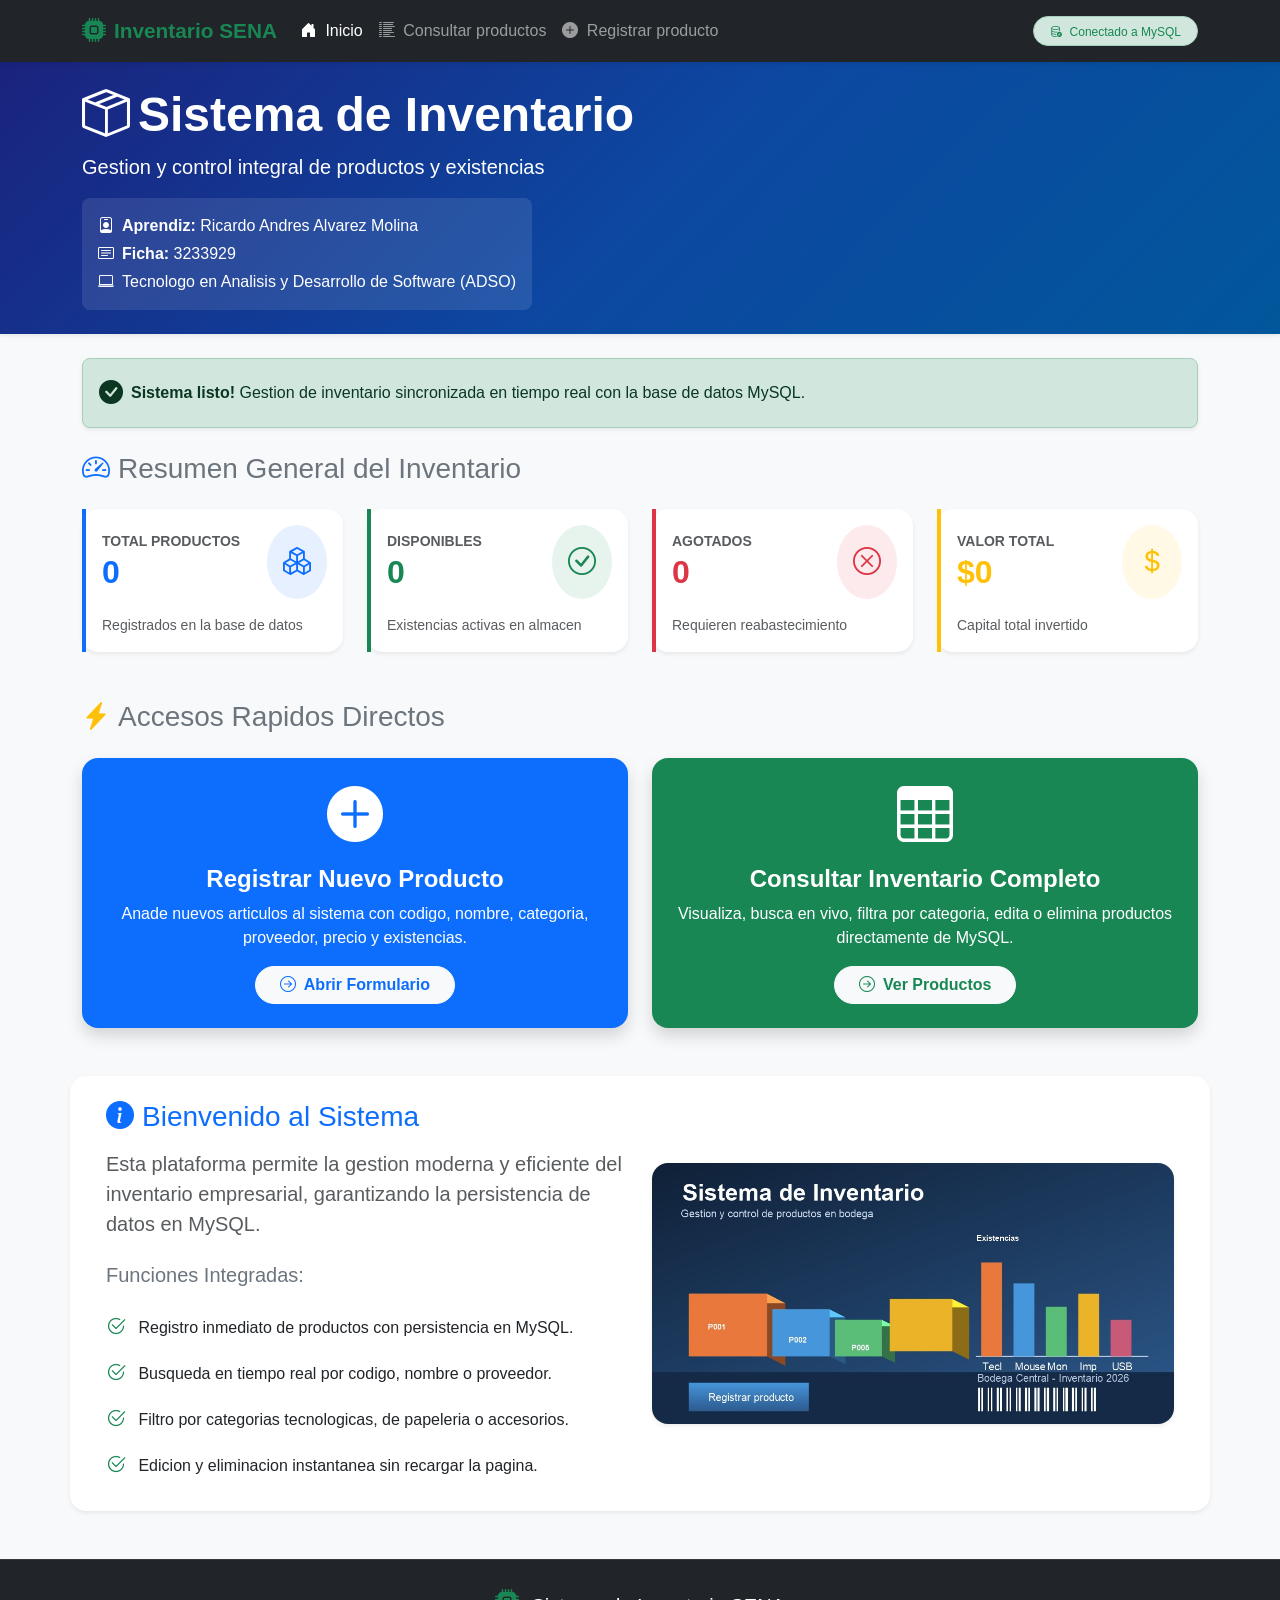
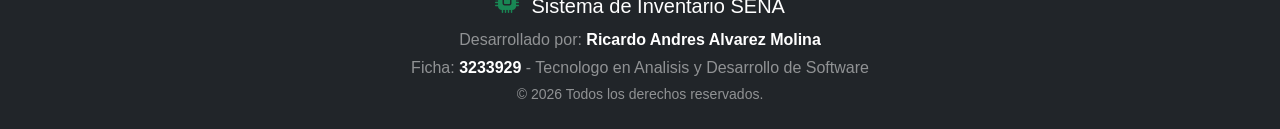
==== src/main/resources/static/index.html @ 5388dc38 "Sistema de Inventario SENA - Spring Boot + SPA + H2/MySQL" ====
<!DOCTYPE html>
<html lang="es">
<head>
  <meta charset="UTF-8">
  <meta name="viewport" content="width=device-width, initial-scale=1.0">
  <title>Sistema de Inventario SENA</title>
  <link href="https://cdn.jsdelivr.net/npm/bootstrap@5.3.3/dist/css/bootstrap.min.css" rel="stylesheet">
  <link rel="stylesheet" href="https://cdn.jsdelivr.net/npm/bootstrap-icons@1.11.3/font/bootstrap-icons.min.css">
  <link rel="stylesheet" href="css/estilos.css">
</head>
<body class="bg-light d-flex flex-column min-vh-100">

  <nav class="navbar navbar-expand-lg navbar-dark bg-dark sticky-top shadow-sm">
    <div class="container">
      <a class="navbar-brand d-flex align-items-center gap-2 fw-bold text-success" href="javascript:void(0)" onclick="mostrarSeccion('inicio')">
        <i class="bi bi-cpu-fill fs-4"></i>
        <span>Inventario SENA</span>
      </a>
      <button class="navbar-toggler" type="button" data-bs-toggle="collapse" data-bs-target="#navbarNav">
        <span class="navbar-toggler-icon"></span>
      </button>
      <div class="collapse navbar-collapse" id="navbarNav">
        <ul class="navbar-nav me-auto mb-2 mb-lg-0">
          <li class="nav-item">
            <a class="nav-link active" id="nav-inicio" href="javascript:void(0)" onclick="mostrarSeccion('inicio')">
              <i class="bi bi-house-door-fill me-1"></i> Inicio
            </a>
          </li>
          <li class="nav-item">
            <a class="nav-link" id="nav-productos" href="javascript:void(0)" onclick="mostrarSeccion('productos')">
              <i class="bi bi-list-columns-reverse me-1"></i> Consultar productos
            </a>
          </li>
          <li class="nav-item">
            <a class="nav-link" id="nav-registrar" href="javascript:void(0)" onclick="mostrarSeccion('registrar')">
              <i class="bi bi-plus-circle-fill me-1"></i> Registrar producto
            </a>
          </li>
        </ul>
        <div class="d-flex align-items-center mt-2 mt-lg-0">
          <span id="badgeConexion" class="badge bg-success-subtle text-success border border-success-subtle px-3 py-2 rounded-pill">
            <i class="bi bi-database-check me-1"></i> Conectado a MySQL
          </span>
        </div>
      </div>
    </div>
  </nav>

  <header class="header-gradient text-white py-4 shadow-sm mb-4">
    <div class="container">
      <div class="row align-items-center">
        <div class="col-md-8">
          <h1 class="display-5 fw-bold mb-2">
            <i class="bi bi-box-seam me-2"></i>Sistema de Inventario
          </h1>
          <p class="lead mb-3 opacity-90">Gestion y control integral de productos y existencias</p>
          <div class="d-inline-block bg-white bg-opacity-10 rounded-3 p-3 text-start">
            <p class="mb-1"><i class="bi bi-person-badge me-2"></i><strong>Aprendiz:</strong> Ricardo Andres Alvarez Molina</p>
            <p class="mb-1"><i class="bi bi-card-text me-2"></i><strong>Ficha:</strong> 3233929</p>
            <p class="mb-0"><i class="bi bi-laptop me-2"></i>Tecnologo en Analisis y Desarrollo de Software (ADSO)</p>
          </div>
        </div>
      </div>
    </div>
  </header>

  <main class="container mb-5 flex-grow-1">

    <section id="seccion-inicio" class="seccion-vista activa">
      <div class="alert alert-success d-flex align-items-center shadow-sm rounded-3 mb-4" role="alert">
        <i class="bi bi-check-circle-fill me-2 fs-4"></i>
        <div><strong>Sistema listo!</strong> Gestion de inventario sincronizada en tiempo real con la base de datos MySQL.</div>
      </div>

      <h3 class="mb-4 text-secondary"><i class="bi bi-speedometer2 me-2 text-primary"></i>Resumen General del Inventario</h3>
      <div class="row g-4 mb-5">
        <div class="col-12 col-md-6 col-lg-3">
          <div class="card stat-card tarjeta-info h-100 shadow-sm">
            <div class="card-body">
              <div class="d-flex justify-content-between align-items-center">
                <div>
                  <h6 class="text-muted fw-bold text-uppercase mb-1 small">Total Productos</h6>
                  <h2 class="mb-0 text-primary fw-bold" id="totalProductos">0</h2>
                </div>
                <div class="text-primary rounded-circle bg-primary bg-opacity-10 p-3">
                  <i class="bi bi-boxes fs-3"></i>
                </div>
              </div>
              <p class="mt-3 mb-0 text-muted small">Registrados en la base de datos</p>
            </div>
          </div>
        </div>
        <div class="col-12 col-md-6 col-lg-3">
          <div class="card stat-card tarjeta-info success h-100 shadow-sm">
            <div class="card-body">
              <div class="d-flex justify-content-between align-items-center">
                <div>
                  <h6 class="text-muted fw-bold text-uppercase mb-1 small">Disponibles</h6>
                  <h2 class="mb-0 text-success fw-bold" id="productosStock">0</h2>
                </div>
                <div class="text-success rounded-circle bg-success bg-opacity-10 p-3">
                  <i class="bi bi-check-circle fs-3"></i>
                </div>
              </div>
              <p class="mt-3 mb-0 text-muted small">Existencias activas en almacen</p>
            </div>
          </div>
        </div>
        <div class="col-12 col-md-6 col-lg-3">
          <div class="card stat-card tarjeta-info danger h-100 shadow-sm">
            <div class="card-body">
              <div class="d-flex justify-content-between align-items-center">
                <div>
                  <h6 class="text-muted fw-bold text-uppercase mb-1 small">Agotados</h6>
                  <h2 class="mb-0 text-danger fw-bold" id="productosAgotados">0</h2>
                </div>
                <div class="text-danger rounded-circle bg-danger bg-opacity-10 p-3">
                  <i class="bi bi-x-circle fs-3"></i>
                </div>
              </div>
              <p class="mt-3 mb-0 text-muted small">Requieren reabastecimiento</p>
            </div>
          </div>
        </div>
        <div class="col-12 col-md-6 col-lg-3">
          <div class="card stat-card tarjeta-info warning h-100 shadow-sm">
            <div class="card-body">
              <div class="d-flex justify-content-between align-items-center">
                <div>
                  <h6 class="text-muted fw-bold text-uppercase mb-1 small">Valor Total</h6>
                  <h2 class="mb-0 text-warning fw-bold" id="valorInventario">$0</h2>
                </div>
                <div class="text-warning rounded-circle bg-warning bg-opacity-10 p-3">
                  <i class="bi bi-currency-dollar fs-3"></i>
                </div>
              </div>
              <p class="mt-3 mb-0 text-muted small">Capital total invertido</p>
            </div>
          </div>
        </div>
      </div>

      <h3 class="mb-4 text-secondary"><i class="bi bi-lightning-charge-fill me-2 text-warning"></i>Accesos Rapidos Directos</h3>
      <div class="row g-4 mb-5">
        <div class="col-md-6">
          <div class="card quick-access-card h-100 bg-primary text-white border-0 rounded-4 shadow" onclick="mostrarSeccion('registrar')">
            <div class="card-body text-center p-4">
              <i class="bi bi-plus-circle-fill display-4 mb-3 d-block"></i>
              <h4 class="card-title fw-bold">Registrar Nuevo Producto</h4>
              <p class="card-text opacity-90 mb-3">Anade nuevos articulos al sistema con codigo, nombre, categoria, proveedor, precio y existencias.</p>
              <button class="btn btn-light text-primary fw-bold px-4 rounded-pill"><i class="bi bi-arrow-right-circle me-1"></i> Abrir Formulario</button>
            </div>
          </div>
        </div>
        <div class="col-md-6">
          <div class="card quick-access-card h-100 bg-success text-white border-0 rounded-4 shadow" onclick="mostrarSeccion('productos')">
            <div class="card-body text-center p-4">
              <i class="bi bi-table display-4 mb-3 d-block"></i>
              <h4 class="card-title fw-bold">Consultar Inventario Completo</h4>
              <p class="card-text opacity-90 mb-3">Visualiza, busca en vivo, filtra por categoria, edita o elimina productos directamente de MySQL.</p>
              <button class="btn btn-light text-success fw-bold px-4 rounded-pill"><i class="bi bi-arrow-right-circle me-1"></i> Ver Productos</button>
            </div>
          </div>
        </div>
      </div>

      <div class="row align-items-center bg-white p-4 rounded-4 shadow-sm">
        <div class="col-lg-6 mb-4 mb-lg-0">
          <h3 class="text-primary mb-3"><i class="bi bi-info-circle-fill me-2"></i>Bienvenido al Sistema</h3>
          <p class="lead text-muted">Esta plataforma permite la gestion moderna y eficiente del inventario empresarial, garantizando la persistencia de datos en MySQL.</p>
          <h5 class="mt-4 mb-3 text-secondary">Funciones Integradas:</h5>
          <ul class="list-group list-group-flush bg-transparent">
            <li class="list-group-item bg-transparent border-0 px-0 py-2"><i class="bi bi-check2-circle text-success me-2 fw-bold fs-5"></i> Registro inmediato de productos con persistencia en MySQL.</li>
            <li class="list-group-item bg-transparent border-0 px-0 py-2"><i class="bi bi-check2-circle text-success me-2 fw-bold fs-5"></i> Busqueda en tiempo real por codigo, nombre o proveedor.</li>
            <li class="list-group-item bg-transparent border-0 px-0 py-2"><i class="bi bi-check2-circle text-success me-2 fw-bold fs-5"></i> Filtro por categorias tecnologicas, de papeleria o accesorios.</li>
            <li class="list-group-item bg-transparent border-0 px-0 py-2"><i class="bi bi-check2-circle text-success me-2 fw-bold fs-5"></i> Edicion y eliminacion instantanea sin recargar la pagina.</li>
          </ul>
        </div>
        <div class="col-lg-6 text-center">
          <img src="img/inventario.jpg" alt="Gestion de Inventario" class="img-fluid rounded-4 shadow-sm" style="max-height: 380px; object-fit: cover; width: 100%;">
        </div>
      </div>
    </section>

    <section id="seccion-productos" class="seccion-vista">
      <div class="d-flex justify-content-between align-items-center mb-4 flex-wrap gap-2">
        <div>
          <h2 class="h3 text-primary mb-1"><i class="bi bi-list-columns-reverse me-2"></i>Lista de Productos en Inventario</h2>
          <p class="text-muted mb-0">Consulta en tiempo real sincronizada con la base de datos MySQL</p>
        </div>
        <div class="d-flex gap-2">
          <button class="btn btn-outline-primary" onclick="cargarProductos()"><i class="bi bi-arrow-clockwise me-1"></i> Actualizar</button>
          <button class="btn btn-success" onclick="mostrarSeccion('registrar')"><i class="bi bi-plus-circle me-1"></i> Registrar Producto</button>
        </div>
      </div>

      <div class="card shadow-sm border-0 mb-4 rounded-4">
        <div class="card-body p-3">
          <div class="row g-3 align-items-center">
            <div class="col-12 col-md-7">
              <div class="input-group">
                <span class="input-group-text bg-light text-primary"><i class="bi bi-search"></i></span>
                <input type="text" class="form-control" id="buscarProducto" placeholder="Buscar por codigo, nombre o proveedor..." oninput="buscarEnTiempoReal()">
              </div>
            </div>
            <div class="col-12 col-md-5">
              <div class="input-group">
                <span class="input-group-text bg-light text-primary"><i class="bi bi-funnel"></i></span>
                <select class="form-select" id="filtroCategoria" onchange="buscarEnTiempoReal()">
                  <option value="">Todas las categorias</option>
                  <option value="Tecnologia">Tecnologia</option>
                  <option value="Papeleria">Papeleria</option>
                  <option value="Accesorios">Accesorios</option>
                  <option value="Otros">Otros</option>
                </select>
              </div>
            </div>
          </div>
        </div>
      </div>

      <div class="card shadow-sm border-0 rounded-4 overflow-hidden mb-4">
        <div class="table-responsive">
          <table class="table table-hover align-middle mb-0">
            <thead class="table-dark">
              <tr>
                <th class="py-3">Codigo</th>
                <th class="py-3">Producto</th>
                <th class="py-3">Categoria</th>
                <th class="py-3">Proveedor</th>
                <th class="py-3">Precio</th>
                <th class="py-3">Cantidad</th>
                <th class="py-3">Valor Total</th>
                <th class="py-3">Estado</th>
                <th class="py-3 text-center">Acciones</th>
              </tr>
            </thead>
            <tbody id="tablaProductos">
              <tr><td colspan="9" class="text-center py-4 text-muted"><div class="spinner-border spinner-border-sm text-primary me-2" role="status"></div>Cargando productos...</td></tr>
            </tbody>
          </table>
        </div>
      </div>

      <div class="card shadow-sm border-0 rounded-4 bg-white p-3">
        <div class="d-flex justify-content-between align-items-center flex-wrap gap-2">
          <span class="text-muted"><i class="bi bi-shield-check text-success me-1"></i> Registros activos consultados</span>
          <h4 class="mb-0 text-secondary">Total general: <span id="totalGeneral" class="text-success fw-bold ms-2">$0</span></h4>
        </div>
      </div>
    </section>

    <section id="seccion-registrar" class="seccion-vista">
      <div class="d-flex justify-content-between align-items-center mb-4 flex-wrap gap-2">
        <div>
          <h2 class="h3 text-primary mb-1" id="tituloFormulario"><i class="bi bi-plus-circle me-2"></i>Registrar Nuevo Producto</h2>
          <p class="text-muted mb-0">Los datos se guardan inmediatamente en la base de datos MySQL</p>
        </div>
        <button class="btn btn-outline-secondary" onclick="mostrarSeccion('productos')"><i class="bi bi-arrow-left me-1"></i> Ver Lista de Productos</button>
      </div>

      <div id="mensaje"></div>

      <div class="card shadow-sm border-0 rounded-4 overflow-hidden mb-5">
        <div class="card-body p-4">
          <form id="formProducto">
            <div class="row g-3">
              <div class="col-md-6">
                <label for="codigo" class="form-label fw-semibold">Codigo del producto <span class="text-danger">*</span></label>
                <div class="input-group">
                  <span class="input-group-text bg-light text-primary"><i class="bi bi-upc-scan"></i></span>
                  <input type="text" class="form-control" id="codigo" placeholder="Ejemplo: P001" required>
                </div>
              </div>
              <div class="col-md-6">
                <label for="nombre" class="form-label fw-semibold">Nombre del producto <span class="text-danger">*</span></label>
                <div class="input-group">
                  <span class="input-group-text bg-light text-primary"><i class="bi bi-tag"></i></span>
                  <input type="text" class="form-control" id="nombre" placeholder="Ejemplo: Teclado Mecanico" required>
                </div>
              </div>
              <div class="col-md-6">
                <label for="categoria" class="form-label fw-semibold">Categoria <span class="text-danger">*</span></label>
                <div class="input-group">
                  <span class="input-group-text bg-light text-primary"><i class="bi bi-folder2-open"></i></span>
                  <select class="form-select" id="categoria" required>
                    <option value="">Seleccione una categoria...</option>
                    <option value="Tecnologia">Tecnologia</option>
                    <option value="Papeleria">Papeleria</option>
                    <option value="Accesorios">Accesorios</option>
                    <option value="Otros">Otros</option>
                  </select>
                </div>
              </div>
              <div class="col-md-6">
                <label for="proveedor" class="form-label fw-semibold">Proveedor <span class="text-danger">*</span></label>
                <div class="input-group">
                  <span class="input-group-text bg-light text-primary"><i class="bi bi-building"></i></span>
                  <input type="text" class="form-control" id="proveedor" placeholder="Ejemplo: Tecno SAS" required>
                </div>
              </div>
              <div class="col-md-6">
                <label for="precio" class="form-label fw-semibold">Precio unitario ($ COP) <span class="text-danger">*</span></label>
                <div class="input-group">
                  <span class="input-group-text bg-light text-primary"><i class="bi bi-currency-dollar"></i></span>
                  <input type="number" class="form-control" id="precio" placeholder="Ejemplo: 120000" min="0" step="0.01" required>
                </div>
              </div>
              <div class="col-md-6">
                <label for="cantidad" class="form-label fw-semibold">Cantidad en existencias <span class="text-danger">*</span></label>
                <div class="input-group">
                  <span class="input-group-text bg-light text-primary"><i class="bi bi-box-seam"></i></span>
                  <input type="number" class="form-control" id="cantidad" placeholder="Ejemplo: 10" min="0" required>
                </div>
              </div>
            </div>
            <div class="d-flex gap-2 mt-4 pt-3 border-top justify-content-end flex-wrap">
              <button type="reset" class="btn btn-outline-secondary" id="btnLimpiar"><i class="bi bi-eraser me-1"></i> Limpiar campos</button>
              <button type="button" class="btn btn-warning text-dark fw-semibold" id="btnCancelar" style="display: none;" onclick="cancelarEdicion()"><i class="bi bi-x-circle me-1"></i> Cancelar edicion</button>
              <button type="submit" class="btn btn-success px-4 fw-semibold" id="btnGuardar"><i class="bi bi-check-circle me-1"></i> Guardar producto</button>
            </div>
          </form>
        </div>
      </div>
    </section>

  </main>

  <footer class="bg-dark text-light py-4 mt-auto border-top border-secondary border-opacity-25">
    <div class="container text-center">
      <div class="mb-2">
        <i class="bi bi-cpu-fill fs-4 text-success"></i>
        <h5 class="d-inline-block ms-2 mb-0 align-middle text-white">Sistema de Inventario SENA</h5>
      </div>
      <p class="mb-1 text-white-50">Desarrollado por: <strong class="text-white">Ricardo Andres Alvarez Molina</strong></p>
      <p class="mb-1 text-white-50">Ficha: <strong class="text-white">3233929</strong> - Tecnologo en Analisis y Desarrollo de Software</p>
      <p class="mb-0 text-white-50 small">&copy; 2026 Todos los derechos reservados.</p>
    </div>
  </footer>

  <script src="https://cdn.jsdelivr.net/npm/bootstrap@5.3.3/dist/js/bootstrap.bundle.min.js"></script>
  <script src="js/app.js"></script>
</body>
</html>
---- src/main/resources/static/css/estilos.css ----
/* ============================================================
   estilos.css — Sistema de Inventario SENA
   ============================================================ */

* {
  box-sizing: border-box;
}

body {
  margin: 0;
  font-family: 'Segoe UI', Tahoma, Geneva, Verdana, sans-serif;
  background-color: #f8f9fa;
  color: #333;
}

/* Header Gradient */
.header-gradient {
  background: linear-gradient(135deg, #1a237e 0%, #0d47a1 50%, #01579b 100%);
}

/* Secciones SPA */
.seccion-vista {
  display: none;
}

.seccion-vista.activa {
  display: block;
  animation: fadeIn 0.3s ease-in;
}

@keyframes fadeIn {
  from { opacity: 0; transform: translateY(10px); }
  to { opacity: 1; transform: translateY(0); }
}

/* Tarjetas de estadisticas */
.stat-card {
  border: none;
  border-radius: 1rem;
  transition: transform 0.2s ease, box-shadow 0.2s ease;
}

.stat-card:hover {
  transform: translateY(-5px);
  box-shadow: 0 8px 25px rgba(0,0,0,0.15) !important;
}

.tarjeta-info.success .card-body { border-left: 4px solid #198754; }
.tarjeta-info.danger .card-body { border-left: 4px solid #dc3545; }
.tarjeta-info.warning .card-body { border-left: 4px solid #ffc107; }
.tarjeta-info .card-body { border-left: 4px solid #0d6efd; }

/* Tarjetas de acceso rapido */
.quick-access-card {
  cursor: pointer;
  transition: transform 0.2s ease, box-shadow 0.2s ease;
}

.quick-access-card:hover {
  transform: translateY(-8px);
  box-shadow: 0 12px 30px rgba(0,0,0,0.2) !important;
}

/* Navbar */
.navbar-brand {
  font-size: 1.3rem;
}

/* Tablas */
.table thead th {
  font-weight: 600;
  letter-spacing: 0.5px;
  font-size: 0.85rem;
  text-transform: uppercase;
}

/* Badges de estado */
.badge {
  font-weight: 500;
  padding: 0.5em 0.8em;
}

/* Footer */
footer {
  background-color: #1a1a2e !important;
}

/* Formularios */
.form-control:focus,
.form-select:focus {
  border-color: #0d6efd;
  box-shadow: 0 0 0 0.2rem rgba(13, 110, 253, 0.15);
}

/* Responsive */
@media (max-width: 768px) {
  .header-gradient h1 {
    font-size: 1.8rem;
  }

  .stat-card .card-body h2 {
    font-size: 1.5rem;
  }

  .quick-access-card .card-body {
    padding: 1.5rem !important;
  }
}
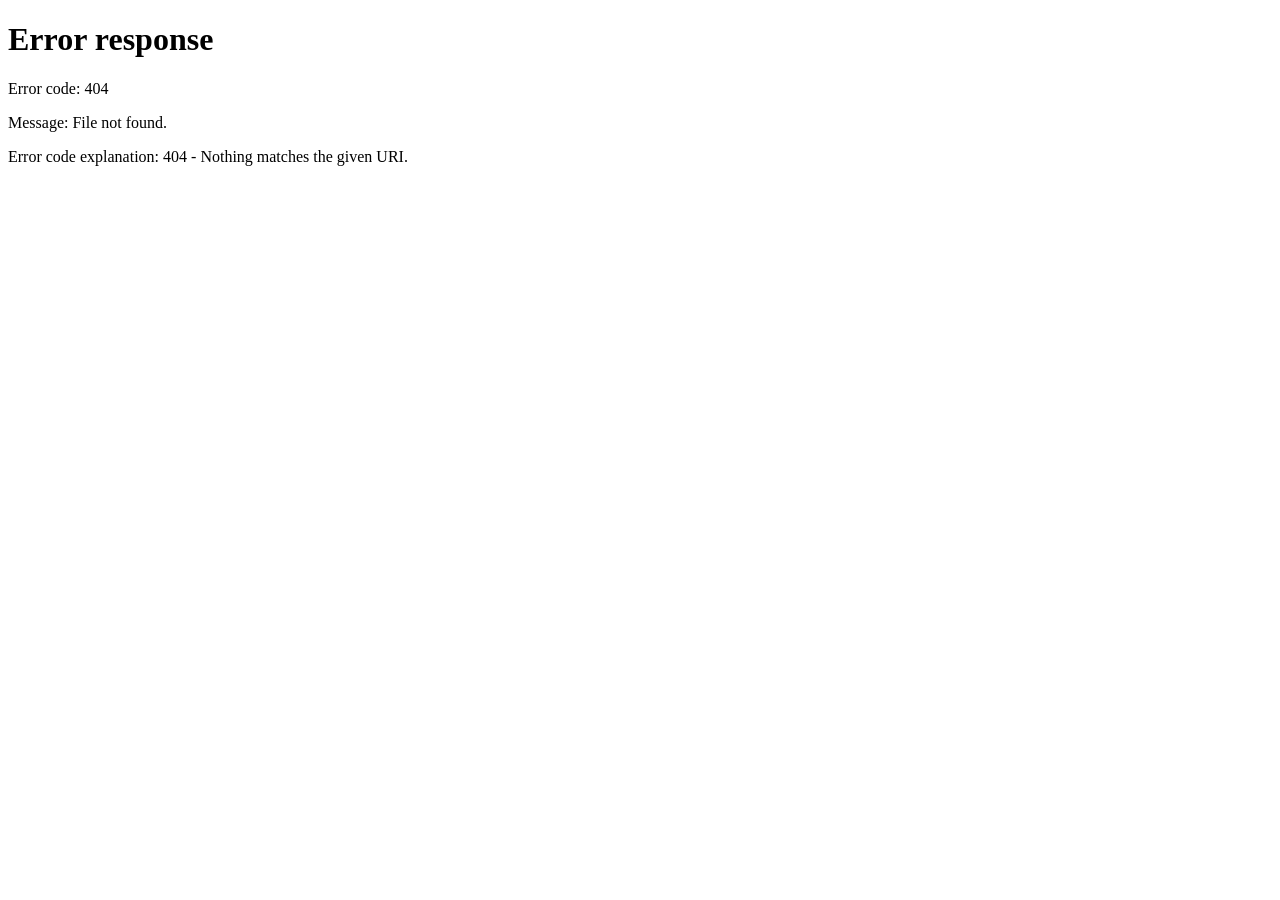
==== commit de515076: "Agregado sistema de login/registro con sesiones" ====
--- a/src/main/resources/static/index.html
+++ b/src/main/resources/static/index.html
@@ -37,10 +37,21 @@
             </a>
           </li>
         </ul>
-        <div class="d-flex align-items-center mt-2 mt-lg-0">
+        <div class="d-flex align-items-center gap-3 mt-2 mt-lg-0">
           <span id="badgeConexion" class="badge bg-success-subtle text-success border border-success-subtle px-3 py-2 rounded-pill">
-            <i class="bi bi-database-check me-1"></i> Conectado a MySQL
+            <i class="bi bi-database-check me-1"></i> Conectado
           </span>
+          <div class="dropdown">
+            <button class="btn btn-outline-light btn-sm dropdown-toggle d-flex align-items-center gap-2" type="button" data-bs-toggle="dropdown">
+              <i class="bi bi-person-circle"></i>
+              <span id="usuarioNombre">Usuario</span>
+            </button>
+            <ul class="dropdown-menu dropdown-menu-end">
+              <li><span class="dropdown-item-text text-muted small"><i class="bi bi-person-badge me-1"></i><span id="usuarioRol">Rol</span></span></li>
+              <li><hr class="dropdown-divider"></li>
+              <li><a class="dropdown-item text-danger" href="javascript:void(0)" onclick="cerrarSesion()"><i class="bi bi-box-arrow-right me-1"></i>Cerrar Sesion</a></li>
+            </ul>
+          </div>
         </div>
       </div>
     </div>
@@ -339,6 +350,31 @@
   </footer>
 
   <script src="https://cdn.jsdelivr.net/npm/bootstrap@5.3.3/dist/js/bootstrap.bundle.min.js"></script>
+  <script>
+    async function verificarSesion() {
+      try {
+        const resp = await fetch('/api/sesion');
+        const data = await resp.json();
+        if (!data.autenticado) {
+          window.location.href = '/login.html';
+          return;
+        }
+        document.getElementById('usuarioNombre').textContent = data.nombre;
+        document.getElementById('usuarioRol').textContent = data.rol;
+      } catch (err) {
+        window.location.href = '/login.html';
+      }
+    }
+
+    async function cerrarSesion() {
+      try {
+        await fetch('/api/logout', { method: 'POST' });
+      } catch (err) {}
+      window.location.href = '/login.html';
+    }
+
+    verificarSesion();
+  </script>
   <script src="js/app.js"></script>
 </body>
 </html>
